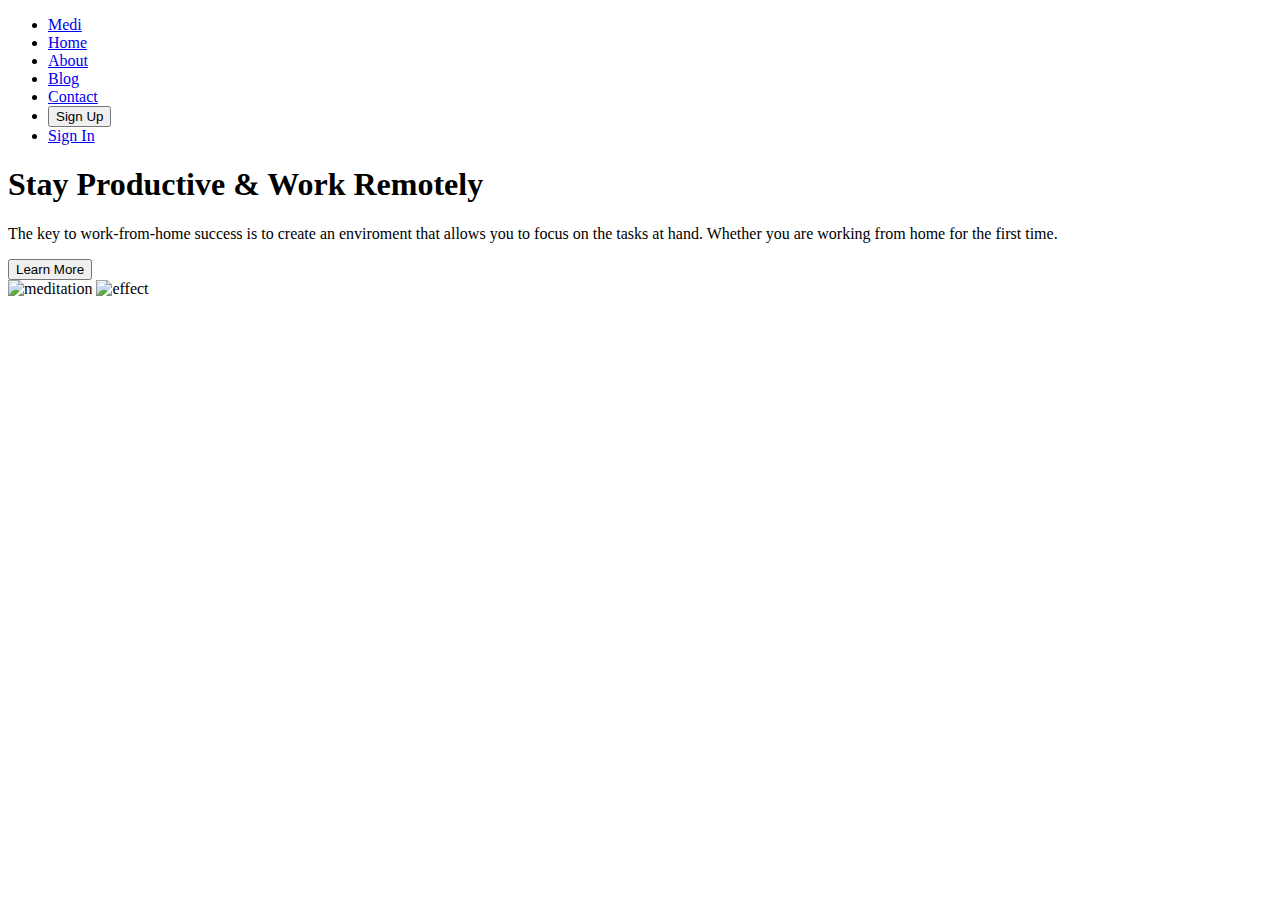
==== week2/index.html @ 1a50d402 "Week2 added." ====
<!DOCTYPE html>
<html lang="en">
<head>
    <meta charset="UTF-8">
    <meta name="viewport" content="width=device-width, initial-scale=1.0">
    <title>Meditation Home</title>
    <link rel="stylesheet" href="style.css">
    <link rel="preconnect" href="https://fonts.gstatic.com">
<link href="https://fonts.googleapis.com/css2?family=Ramaraja&family=Roboto&display=swap" rel="stylesheet">
</head>
<body>
    <nav class="nav">
        <ul class="nav__list">
            <li class="nav__list__item"><a class="link link--logo" href="#home">Medi</a></li>
            <li class="nav__list__item"><a class="link" href="#home">Home</a></li>
            <li class="nav__list__item"><a class="link" href="#about">About</a></li>
            <li class="nav__list__item"><a class="link" href="#blog">Blog</a></li>
            <li class="nav__list__item"><a class="link" href="#contact">Contact</a></li>
            <li class="nav__list__item nav__list__item--float"><button class="button button--shadow">Sign Up</button></li>
            <li class="nav__list__item nav__list__item--float"><a class="link" href="#sign-in">Sign In</a></li>
        </ul>
    </nav>
    <main>
        <section class="homesection">
            <div class="homesection__content">
            <h1 class="homesection__content__title">Stay Productive & Work Remotely</h1>
            <p class="homesection__content__text">The key to work-from-home success is to create an enviroment that allows you to focus on the tasks at hand. Whether you are working from home for the first time.</p>
            <button class="button">Learn More</button>
            </div>
            <div class="homesection__image">
                <img src="img1.svg" alt="meditation" class="homesection__image homesection__image--top">
                <img src="img2.svg" alt="effect" class="homesection__image homesection__image--below">
            </div>
        </section>
    </main>
</body>
</html>
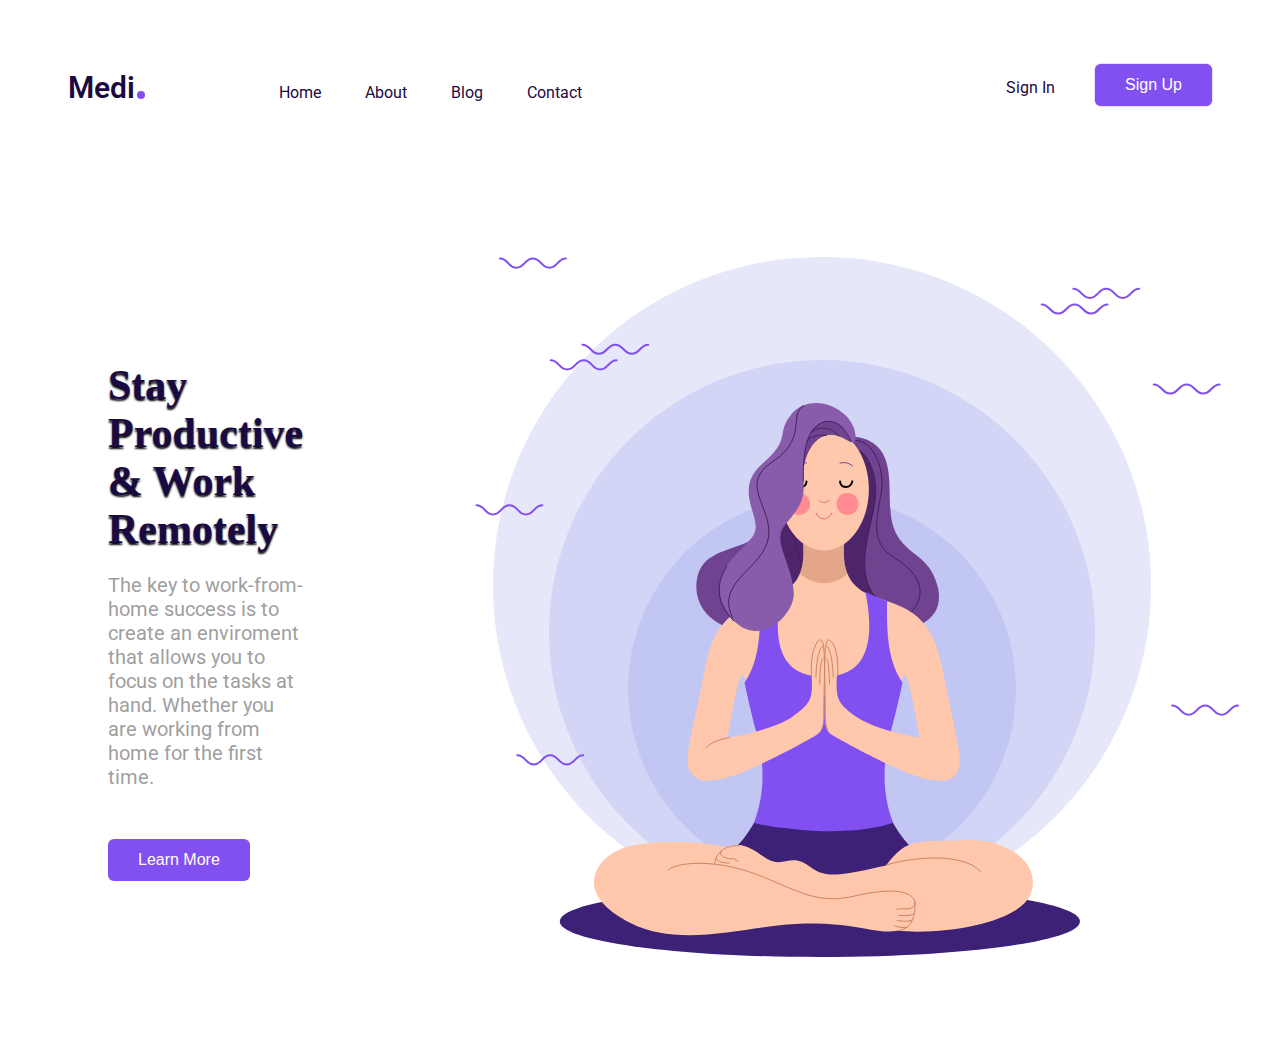
==== commit fea0b566: "html file has been modified" ====
--- a/week2/index.html
+++ b/week2/index.html
@@ -4,7 +4,7 @@
     <meta charset="UTF-8">
     <meta name="viewport" content="width=device-width, initial-scale=1.0">
     <title>Meditation Home</title>
-    <link rel="stylesheet" href="style.css">
+    <link rel="stylesheet" href="style/style.css">
     <link rel="preconnect" href="https://fonts.gstatic.com">
 <link href="https://fonts.googleapis.com/css2?family=Ramaraja&family=Roboto&display=swap" rel="stylesheet">
 </head>
@@ -28,8 +28,8 @@
             <button class="button">Learn More</button>
             </div>
             <div class="homesection__image">
-                <img src="img1.svg" alt="meditation" class="homesection__image homesection__image--top">
-                <img src="img2.svg" alt="effect" class="homesection__image homesection__image--below">
+                <img src="images/img1.svg" alt="meditation" class="homesection__image homesection__image--top">
+                <img src="images/img2.svg" alt="effect" class="homesection__image homesection__image--below">
             </div>
         </section>
     </main>
--- a/week2/style/style.css
+++ b/week2/style/style.css
@@ -0,0 +1,119 @@
+:root {
+  --button-color: #824FF1;
+  --text-color: #1B0A42;
+}
+
+body {
+  background-color: #ffffff;
+}
+
+.nav {
+  padding: 20px 40px 30px 0;
+  line-height: 1.6px;
+  letter-spacing: 2%;
+}
+
+.nav__list__item {
+  cursor: pointer;
+  display: inline-block;
+  margin: 20px;
+  font-family: roboto, sans-serif;
+  color: var(--text-color);
+  font-size: 16px;
+}
+
+.nav__list__item--float {
+  float: right;
+}
+
+.button {
+  border-radius: 6px;
+  padding: 12px 30px;
+  cursor: pointer;
+  background-color: var(--button-color);
+  color: #ffffff;
+  border-style: none;
+  font-size: 16px;
+}
+
+.button--shadow {
+  -webkit-box-shadow: 0 0 1.5px var(--button-color);
+          box-shadow: 0 0 1.5px var(--button-color);
+}
+
+.button:hover {
+  border-style: solid;
+}
+
+.link {
+  font-style: normal;
+  font-family: 'Roboto', sans-serif;
+  text-decoration: none;
+  line-height: 48px;
+  color: var(--text-color);
+}
+
+.link--logo {
+  padding-right: 100px;
+  position: relative;
+  font-size: 30px;
+  font-weight: 600;
+}
+
+.link--logo::before {
+  content: "";
+  position: absolute;
+  bottom: 6px;
+  right: 90px;
+  height: 8px;
+  width: 8px;
+  background-color: var(--button-color);
+  border-radius: 100%;
+}
+
+.homesection {
+  -webkit-box-align: center;
+      -ms-flex-align: center;
+          align-items: center;
+  display: -webkit-box;
+  display: -ms-flexbox;
+  display: flex;
+}
+
+.homesection__content {
+  padding-right: 130px;
+  padding-left: 100px;
+  margin: 150px 0px;
+  width: 500px;
+}
+
+.homesection__content__title {
+  font-size: 42px;
+  font-family: 'Ramajara', serif;
+  color: var(--text-color);
+  text-shadow: 0px 2px 2px #000;
+  margin-bottom: 0;
+}
+
+.homesection__content__text {
+  font-size: 20px;
+  font-family: 'Roboto', sans-serif;
+  color: #9f9f9f;
+  letter-spacing: 2%;
+  margin-bottom: 50px;
+}
+
+.homesection__image {
+  margin-right: 60px;
+  float: right;
+}
+
+.homesection__image--below {
+  position: absolute;
+}
+
+.homesection__image--top {
+  position: relative;
+  padding-left: 60px;
+}
+/*# sourceMappingURL=style.css.map */